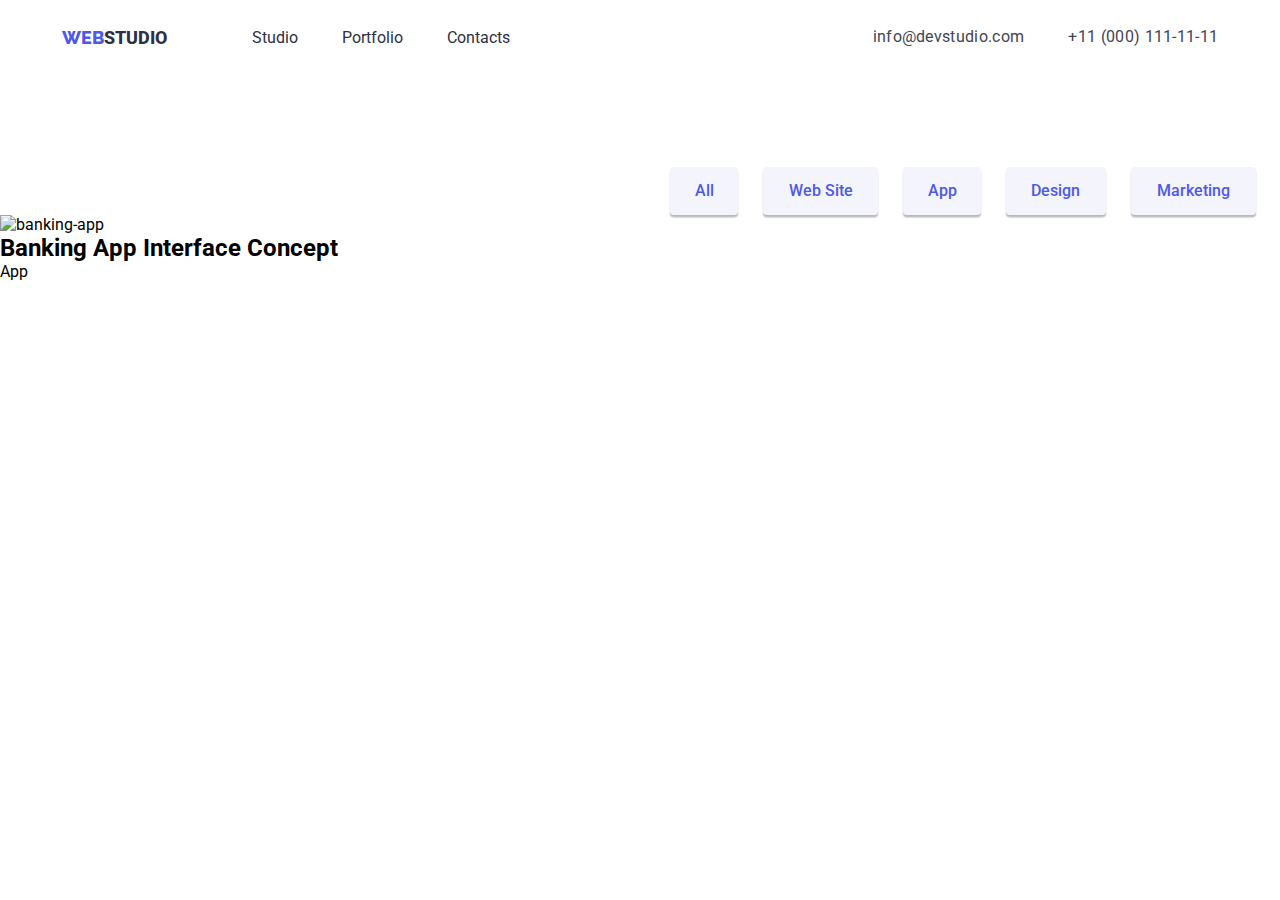
==== portfolio.html @ 0594079b "Update portfolio.html" ====
<!DOCTYPE html>
<html lang="en">

<head>
    <meta charset="UTF-8">
    <meta http-equiv="X-UA-Compatible" content="IE=edge">
    <meta name="viewport" content="width=device-width, initial-scale=1.0">
    <link href="https://fonts.googleapis.com/css2?family=Roboto:wght@400;500;700&display=swap" rel="stylesheet">
    <link href="https://fonts.googleapis.com/css2?family=Raleway:wght@800&display=swap" rel="stylesheet">
    <title>WebStudio</title>
    <link rel="stylesheet" href="style/style.css">
    <link rel="stylesheet" href="style/portfolio.css">
</head>

<body>
    <header class="webstudio-header">
        <nav class="webstudio-nav">
            <a class="webstudio-nav-logo" href="./index.html"><span class="webstudio-nav-link-color">WEB</span>STUDIO</a>
            <ul class="webstudio-header-menu">
                <li><a href="./index.html">Studio</a></li>
                <li><a href="./portfolio.html">Portfolio</a></li>
                <li><a href="">Contacts</a></li>
            </ul>
        </nav>
        <address class="webstudio-header-contant">
            <ul>
                <li><a href="mailto:info@devstudio.com">info@devstudio.com</a></li>
                <li><a href="tel:+110001111111">+11 (000) 111-11-11</a></li>
            </ul>
        </address>
    </header>

    <main>
        <section class="webstudio-filter">
            <ul class="webstudio-filter-buttons">
                <button class="webstudio-services-style-buttons-all" type="button">All</button>
                <button class="webstudio-services-style-buttons-web-site" type="button">Web Site</button>
                <button class="webstudio-services-style-buttons-app" type="button">App</button>
                <button class="webstudio-services-style-buttons-design" type="button">Design</button>
                <button class="webstudio-services-style-buttons-marketing" type="button">Marketing</button>
            </ul>

            <ul class="webstudio-filter-services">
                <li><img class="webstudio-banking-app" src="images/banking-app-edited.jpg" alt="banking-app" width="360"></li>
                <li><h2 class="webstudio-banking-app-title">Banking App Interface Concept</h2></li>
                <li><p class="webstudio-banking-app-text">App</p></li>
            </ul>

        </section>
    </main>

    <footer class="webstudio-footer">
        <img src="images/Logo-footer.jpg" alt="logo-webstudio" width="115">
    
        <p class="webstudio-footer-text">Increase the flow of customers and sales for your business with digital marketing &
            growth solutions.</p>
    </footer>
</body>
</html>
---- style/style.css ----
* {
    margin: 0;
    padding: 0;
    font-family: 'Roboto', sans-serif;
    text-decoration: none;
    list-style: none;
}

:root {
    --Primary-Brand: #4D5AE5;
    --Dark: #2E2F42;
    --Text: #434455;
    --Light: #F4F4FD;
    --White: #FFFFFF;
    --Accent: #E7E9FC;
    --Cloud: #F4F4FD;
}

/*Header*/

.webstudio-header {
    height: 72px;
    display: flex;
    justify-content: center;
}

.webstudio-header-menu {
    width: 361px;
    height: 24px;
    font-size: 16px;
    margin-left: 75px;
}

.webstudio-nav-logo {
    position: relative;
    top: 29px;
    color: var(--Dark);
    font-style: normal;
    font-weight: 800;
    font-size: 18px;
    line-height: 1;
}

.webstudio-nav-link-color {
    color: var(--Primary-Brand);
    font-family: 'Raleway';
    font-style: normal;
    font-weight: 800;
    font-size: 18px;
    line-height: 1;
}

.webstudio-header-menu a {
    color: var(--Dark);
    position: relative;
    left: 75px;
    top: 9px;
}

.webstudio-header-menu li {
    display: inline-block;
    padding-left: 40px;
}

.webstudio-header-contant {
    font-size: 16px;
    padding-top: 20px;
    margin-left: 335px;
    display: inline-block;
    padding-top: 25px;
}

.webstudio-header-contant a {
    color: var(--Text);
    font-size: 16px;
    font-style: normal;
    line-height: 24px;
    letter-spacing: 0.02em;
    position: relative;
}

.webstudio-header-contant li {
    display: inline-block;
    padding-left: 40px;
}

/*Effective Solutions for Your Business*/

.webstudio-service {
    display: flex;
    flex-direction: column;
    align-items: center;
    height: 600px;
    background: var(--Dark);
}

.webstudio-service-text {
    width: 496px;
    height: 120px;
    color: var(--White);
    font-weight: 700;
    font-size: 56px;
    line-height: 60px;
    margin-top: 185px;
    text-align: center;
}

.webstudio-service-button {
    border: none;
    outline: none;
    background: var(--Primary-Brand);
    color: var(--White);
    padding: 15px 30px;
    box-shadow: 0px 4px 4px rgba(0, 0, 0, 0.15);
    border-radius: 4px;
    margin-top: 50px;
    font-style: normal;
    font-weight: 500;
    font-size: 16px;
}

/*Services*/

.webstudio-services {
    margin-top: 120px;
}

.webstudio-services-title {
    font-weight: 500;
    font-size: 20px;
    line-height: 24px;
}

.webstudio-services-text {
    display: flex;
    justify-content: center;
    font-weight: 400;
    font-size: 16px;
    margin-top: 50px;
}

.webstudio-services-text-list {
    width: 264px;
    height: 104px;
    padding-left: 25px;
}

/*Our jobs*/

.webstudio-our-jobs {
    margin-top: 120px;
    height: 412px;
}

.webstudio-our-jobs-text {
    font-weight: 700;
    font-size: 36px;
    line-height: 40px;
    text-align: center;
}

.webstudio-our-jobs-images {
    display: flex;
    justify-content: center;
    margin-top: 75px;
}

.webstudio-our-jobs-images img {
    padding-left: 25px;
}

/*Our team*/

.webstudio-our-team {
    margin-top: 100px;
}

.webstudio-our-team-cards {
    display: flex;
    justify-content: center;
    margin-top: 75px;
}

.webstudio-our-team-cards li {
    margin-left: 25px;
}

.webstudio-our-team-title {
    font-weight: 700;
    font-size: 36px;
    line-height: 40px;
    text-align: center;
    padding-top: 120px;
}

.webstudio-our-team {
    background: var(--Light);
    height: 732px;
    margin-top: 120px;
}

/*Mark Guerrero*/

.webstudio-our-team-cards-mark-guerrero {
    height: 380px;
    background: var(--White);
    box-shadow: 0px 1px 6px rgba(46, 47, 66, 0.08), 0px 1px 1px rgba(46, 47, 66, 0.16), 0px 2px 1px rgba(46, 47, 66, 0.08);
    border-radius: 0px 0px 4px 4px;
    text-align: center;
}

.webstudio-our-team-cards-mark-guerrero-title {
    padding-top: 30px;
}

.webstudio-our-team-cards-mark-guerrero-text {
    padding-top: 5px;
}

/*Tom Ford*/

.webstudio-our-team-cards-tom-ford {
    height: 380px;
    background: var(--White);
    box-shadow: 0px 1px 6px rgba(46, 47, 66, 0.08), 0px 1px 1px rgba(46, 47, 66, 0.16), 0px 2px 1px rgba(46, 47, 66, 0.08);
    border-radius: 0px 0px 4px 4px;
    text-align: center;
}

.webstudio-our-team-cards-tom-ford-title {
    padding-top: 30px;
}

.webstudio-our-team-cards-tom-ford-text {
    padding-top: 5px;
}

/*Camila Garcia*/

.webstudio-our-team-cards-camila-garcia {
    height: 380px;
    background: var(--White);
    box-shadow: 0px 1px 6px rgba(46, 47, 66, 0.08), 0px 1px 1px rgba(46, 47, 66, 0.16), 0px 2px 1px rgba(46, 47, 66, 0.08);
    border-radius: 0px 0px 4px 4px;
    text-align: center;
}

.webstudio-our-team-cards-camila-garcia-title {
    padding-top: 30px;
}

.webstudio-our-team-cards-camila-garcia-text {
    padding-top: 5px;
}

/*Daniel Wilson*/

.webstudio-our-team-cards-daniel-wilson {
    height: 380px;
    background: var(--White);
    box-shadow: 0px 1px 6px rgba(46, 47, 66, 0.08), 0px 1px 1px rgba(46, 47, 66, 0.16), 0px 2px 1px rgba(46, 47, 66, 0.08);
    border-radius: 0px 0px 4px 4px;
    text-align: center;
}

.webstudio-our-team-cards-daniel-wilson-title {
    padding-top: 30px;
}

.webstudio-our-team-cards-daniel-wilson-text {
    padding-top: 5px;
}

/*Footer*/

.webstudio-footer {
    height: 310px;
    background: var(--Dark);
    display: flex;
    flex-direction: column;
    justify-content: center;
    padding-left: 403px;
}

.webstudio-footer-logo {
    color: var(--Cloud);
    font-style: normal;
    font-weight: 800;
    font-size: 18px;
    line-height: 1;
}

.webstudio-footer-link-color {
    color: var(--Primary-Brand);
    font-family: 'Raleway';
    font-style: normal;
    font-weight: 800;
    font-size: 18px;
    line-height: 1;
}

.webstudio-footer-text {
    width: 264px;
    font-weight: 400;
    font-size: 16px;
    line-height: 24px;
    color: var(--Accent);
    padding-top: 15px;
}
---- style/portfolio.css ----
* {
    margin: 0;
    padding: 0;
    font-family: 'Roboto', sans-serif;
    text-decoration: none;
    list-style: none;
}

:root {
    --Primary-Brand: #4D5AE5;
    --Dark: #2E2F42;
    --Text: #434455;
    --Light: #F4F4FD;
    --White: #FFFFFF;
    --Accent: #E7E9FC;
    --Pressed-state: #404BBF;
}

/*Header*/

.webstudio-header {
    height: 72px;
    display: flex;
    justify-content: center;
}

.webstudio-header-menu {
    width: 361px;
    height: 24px;
    font-size: 16px;
    margin-left: 75px;
}

.webstudio-nav-logo {
    position: relative;
    top: 29px;
    color: var(--Dark);
    font-style: normal;
    font-weight: 800;
    font-size: 18px;
    line-height: 1;
}

.webstudio-nav-link-color {
    color: var(--Primary-Brand);
    font-family: 'Raleway';
    font-style: normal;
    font-weight: 800;
    font-size: 18px;
    line-height: 1;
}

.webstudio-header-menu a {
    color: var(--Dark);
    position: relative;
    left: 75px;
    top: 9px;
}

.webstudio-header-menu li {
    display: inline-block;
    padding-left: 40px;
}

.webstudio-header-contant {
    font-size: 16px;
    padding-top: 20px;
    margin-left: 335px;
    display: inline-block;
    padding-top: 25px;
}

.webstudio-header-contant a {
    color: var(--Text);
    font-size: 16px;
    font-style: normal;
    line-height: 24px;
    letter-spacing: 0.02em;
    position: relative;
}

.webstudio-header-contant li {
    display: inline-block;
    padding-left: 40px;
}

/*Services*/

.webstudio-filter {
    width: 586px;
    height: 48px;
}

.webstudio-filter-buttons {
    display: flex;
        position: relative;
        left: 670px;
        margin-top: 95px;
}

.webstudio-services-style-buttons-all {
    width: 69px;
    height: 48px;
    border: none;
    outline: none;
    background: var(--Light);
    color: var(--Primary-Brand);
    box-shadow: 0px 3px 1px rgba(0, 0, 0, 0.1),
        0px 2px 1px rgba(0, 0, 0, 0.08),
        0px 2px 2px rgba(0, 0, 0, 0.12);
    border-radius: 4px;
    font-weight: 500;
    font-size: 16px;
    line-height: 24px;
}

.webstudio-services-style-buttons-all:hover,
.webstudio-services-style-buttons-all:focus {
    background: var(--Pressed-state);
    color: var(--White);
    cursor: pointer;
}

.webstudio-services-style-buttons-web-site {
    width: 116px;
    height: 48px;
    border: none;
    outline: none;
    background: var(--Light);
    color: var(--Primary-Brand);
    box-shadow: 0px 3px 1px rgba(0, 0, 0, 0.1),
        0px 2px 1px rgba(0, 0, 0, 0.08),
        0px 2px 2px rgba(0, 0, 0, 0.12);
    border-radius: 4px;
    font-weight: 500;
    font-size: 16px;
    line-height: 24px;
    margin-left: 25px;
}

.webstudio-services-style-buttons-web-site:hover,
.webstudio-services-style-buttons-web-site:focus {
    background: var(--Pressed-state);
    color: var(--White);
    cursor: pointer;
}

.webstudio-services-style-buttons-app {
    width: 78px;
    height: 48px;
    border: none;
    outline: none;
    background: var(--Light);
    color: var(--Primary-Brand);
    box-shadow: 0px 3px 1px rgba(0, 0, 0, 0.1),
        0px 2px 1px rgba(0, 0, 0, 0.08),
        0px 2px 2px rgba(0, 0, 0, 0.12);
    border-radius: 4px;
    font-weight: 500;
    font-size: 16px;
    line-height: 24px;
    margin-left: 25px;
}

.webstudio-services-style-buttons-app:hover,
.webstudio-services-style-buttons-app:focus {
    background: var(--Pressed-state);
    color: var(--White);
    cursor: pointer;
}

.webstudio-services-style-buttons-design {
    width: 101px;
    height: 48px;
    border: none;
    outline: none;
    background: var(--Light);
    color: var(--Primary-Brand);
    box-shadow: 0px 3px 1px rgba(0, 0, 0, 0.1),
        0px 2px 1px rgba(0, 0, 0, 0.08),
        0px 2px 2px rgba(0, 0, 0, 0.12);
    border-radius: 4px;
    font-weight: 500;
    font-size: 16px;
    line-height: 24px;
    margin-left: 25px;
}

.webstudio-services-style-buttons-design:hover,
.webstudio-services-style-buttons-design:focus {
    background: var(--Pressed-state);
    color: var(--White);
    cursor: pointer;
}

.webstudio-services-style-buttons-marketing {
    width: 126px;
    height: 48px;
    border: none;
    outline: none;
    background: var(--Light);
    color: var(--Primary-Brand);
    box-shadow: 0px 3px 1px rgba(0, 0, 0, 0.1),
        0px 2px 1px rgba(0, 0, 0, 0.08),
        0px 2px 2px rgba(0, 0, 0, 0.12);
    border-radius: 4px;
    font-weight: 500;
    font-size: 16px;
    line-height: 24px;
    margin-left: 25px;
}

.webstudio-services-style-buttons-marketing:hover,
.webstudio-services-style-buttons-marketing:focus {
    background: var(--Pressed-state);
    color: var(--White);
    cursor: pointer;
}

/*Footer*/

.webstudio-footer {
    display: none;
    height: 310px;
    background: var(--Dark);
    /*display: flex;
    flex-direction: column;
    justify-content: center;
    padding-left: 403px;*/
}

.webstudio-footer-text {
    width: 264px;
    font-weight: 400;
    font-size: 16px;
    line-height: 24px;
    color: var(--Accent);
    padding-top: 15px;
}
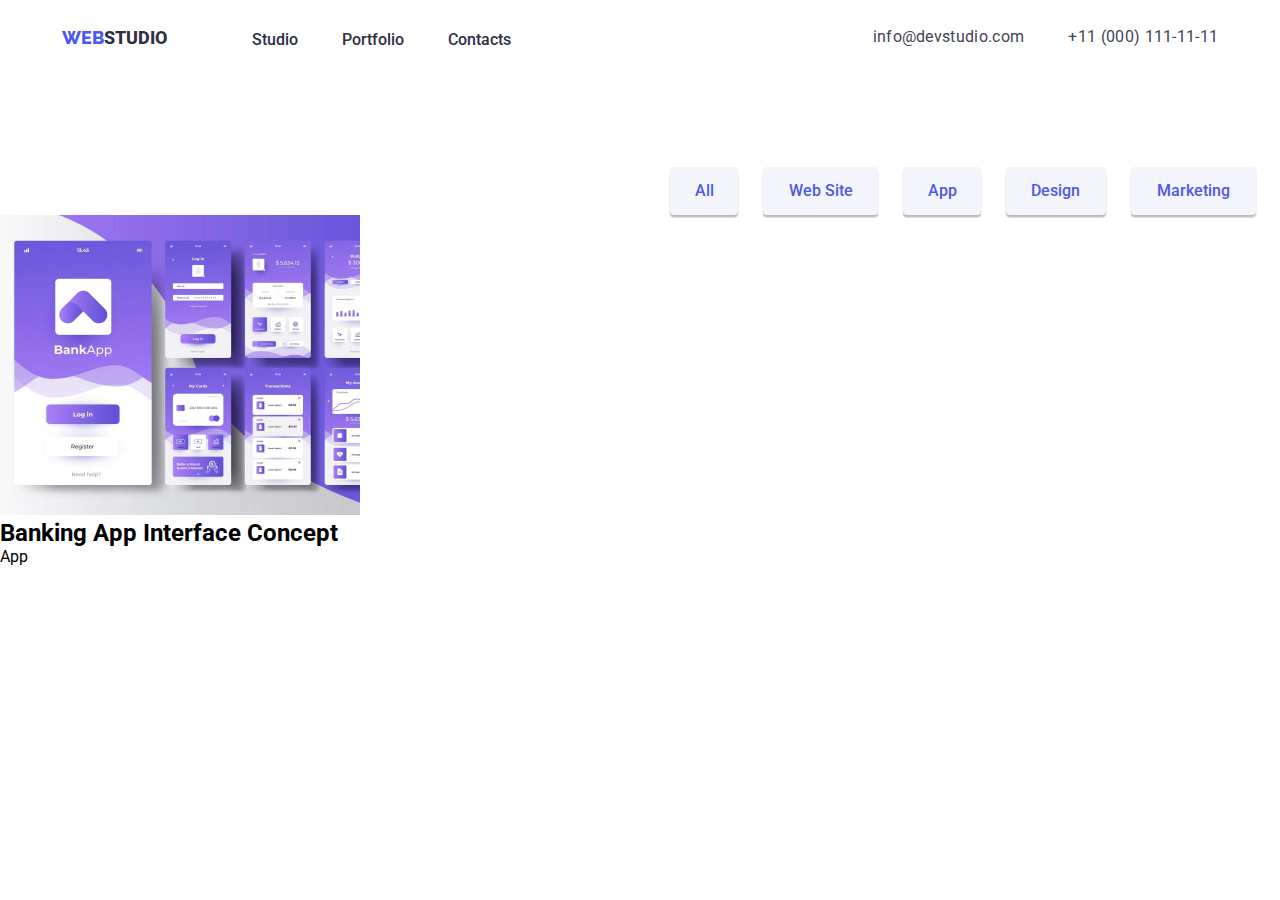
==== commit 83cc3bad: "Update portfolio.html" ====
--- a/portfolio.html
+++ b/portfolio.html
@@ -40,10 +40,12 @@
                 <button class="webstudio-services-style-buttons-marketing" type="button">Marketing</button>
             </ul>
 
-            <ul class="webstudio-filter-services">
-                <li><img class="webstudio-banking-app" src="images/banking-app-edited.jpg" alt="banking-app" width="360"></li>
-                <li><h2 class="webstudio-banking-app-title">Banking App Interface Concept</h2></li>
-                <li><p class="webstudio-banking-app-text">App</p></li>
+            <ul class="webstudio-filter-services-cards">
+                <li class="webstudio-cards-banking-app">
+                    <img class="webstudio-cards-banking-app" src="images/banking-app-edited.jpg" alt="banking-app" width="360">
+                    <h2 class="webstudio-cards-banking-app-title">Banking App Interface Concept</h2>
+                    <p class="webstudio-cards-banking-app-text">App</p>
+                </li>
             </ul>
 
         </section>
--- a/style/style.css
+++ b/style/style.css
@@ -51,6 +51,10 @@
 }
 
 .webstudio-header-menu a {
+    font-style: normal;
+    font-weight: 500;
+    font-size: 16px;
+    line-height: 1.5;
     color: var(--Dark);
     position: relative;
     left: 75px;
@@ -72,9 +76,10 @@
 
 .webstudio-header-contant a {
     color: var(--Text);
-    font-size: 16px;
-    font-style: normal;
-    line-height: 24px;
+    font-style: normal;
+    font-weight: 400;
+    font-size: 16px;
+    line-height: 1.5;
     letter-spacing: 0.02em;
     position: relative;
 }
@@ -98,9 +103,10 @@
     width: 496px;
     height: 120px;
     color: var(--White);
+    font-style: normal;
     font-weight: 700;
     font-size: 56px;
-    line-height: 60px;
+    line-height: 1;
     margin-top: 185px;
     text-align: center;
 }
@@ -113,10 +119,11 @@
     padding: 15px 30px;
     box-shadow: 0px 4px 4px rgba(0, 0, 0, 0.15);
     border-radius: 4px;
+    font-style: normal;
+    font-weight: 500;
+    font-size: 16px;
+    line-height: 1.5;
     margin-top: 50px;
-    font-style: normal;
-    font-weight: 500;
-    font-size: 16px;
 }
 
 /*Services*/
@@ -125,10 +132,26 @@
     margin-top: 120px;
 }
 
+.webstudio-services-title-section {
+    font-weight: 700;
+    font-size: 36px;
+    line-height: 40px;
+    text-align: center;
+}
+
 .webstudio-services-title {
-    font-weight: 500;
-    font-size: 20px;
-    line-height: 24px;
+    font-style: normal;
+    font-weight: 500;
+    font-size: 20px;
+    line-height: 1.2;
+}
+
+.webstudio-services-title-text {
+    font-style: normal;
+    font-weight: 400;
+    font-size: 16px;
+    line-height: 1.5;
+    padding-top: 10px;
 }
 
 .webstudio-services-text {
@@ -136,7 +159,7 @@
     justify-content: center;
     font-weight: 400;
     font-size: 16px;
-    margin-top: 50px;
+    margin-top: 70px;
 }
 
 .webstudio-services-text-list {
@@ -153,9 +176,10 @@
 }
 
 .webstudio-our-jobs-text {
+    font-style: normal;
     font-weight: 700;
     font-size: 36px;
-    line-height: 40px;
+    line-height: 1;
     text-align: center;
 }
 
@@ -186,9 +210,10 @@
 }
 
 .webstudio-our-team-title {
+    font-style: normal;
     font-weight: 700;
     font-size: 36px;
-    line-height: 40px;
+    line-height: 1;
     text-align: center;
     padding-top: 120px;
 }
@@ -210,11 +235,19 @@
 }
 
 .webstudio-our-team-cards-mark-guerrero-title {
+    font-style: normal;
+    font-weight: 500;
+    font-size: 20px;
+    line-height: 1.2;
     padding-top: 30px;
 }
 
 .webstudio-our-team-cards-mark-guerrero-text {
     padding-top: 5px;
+    font-style: normal;
+    font-weight: 400;
+    font-size: 16px;
+    line-height: 1.5;
 }
 
 /*Tom Ford*/
@@ -228,11 +261,19 @@
 }
 
 .webstudio-our-team-cards-tom-ford-title {
+    font-style: normal;
+    font-weight: 500;
+    font-size: 20px;
+    line-height: 1.2;
     padding-top: 30px;
 }
 
 .webstudio-our-team-cards-tom-ford-text {
     padding-top: 5px;
+    font-style: normal;
+    font-weight: 400;
+    font-size: 16px;
+    line-height: 1.5;
 }
 
 /*Camila Garcia*/
@@ -246,11 +287,19 @@
 }
 
 .webstudio-our-team-cards-camila-garcia-title {
+    font-style: normal;
+    font-weight: 500;
+    font-size: 20px;
+    line-height: 1.2;
     padding-top: 30px;
 }
 
 .webstudio-our-team-cards-camila-garcia-text {
     padding-top: 5px;
+    font-style: normal;
+    font-weight: 400;
+    font-size: 16px;
+    line-height: 1.5;
 }
 
 /*Daniel Wilson*/
@@ -264,11 +313,19 @@
 }
 
 .webstudio-our-team-cards-daniel-wilson-title {
+    font-style: normal;
+    font-weight: 500;
+    font-size: 20px;
+    line-height: 1.2;
     padding-top: 30px;
 }
 
 .webstudio-our-team-cards-daniel-wilson-text {
     padding-top: 5px;
+    font-style: normal;
+    font-weight: 400;
+    font-size: 16px;
+    line-height: 1.5;
 }
 
 /*Footer*/
@@ -301,9 +358,10 @@
 
 .webstudio-footer-text {
     width: 264px;
-    font-weight: 400;
-    font-size: 16px;
-    line-height: 24px;
+    font-style: normal;
+    font-weight: 400;
+    font-size: 16px;
+    line-height: 1.2;
     color: var(--Accent);
     padding-top: 15px;
 }--- a/style/portfolio.css
+++ b/style/portfolio.css
@@ -217,6 +217,10 @@
     cursor: pointer;
 }
 
+/*filter-services*/
+
+
+
 /*Footer*/
 
 .webstudio-footer {
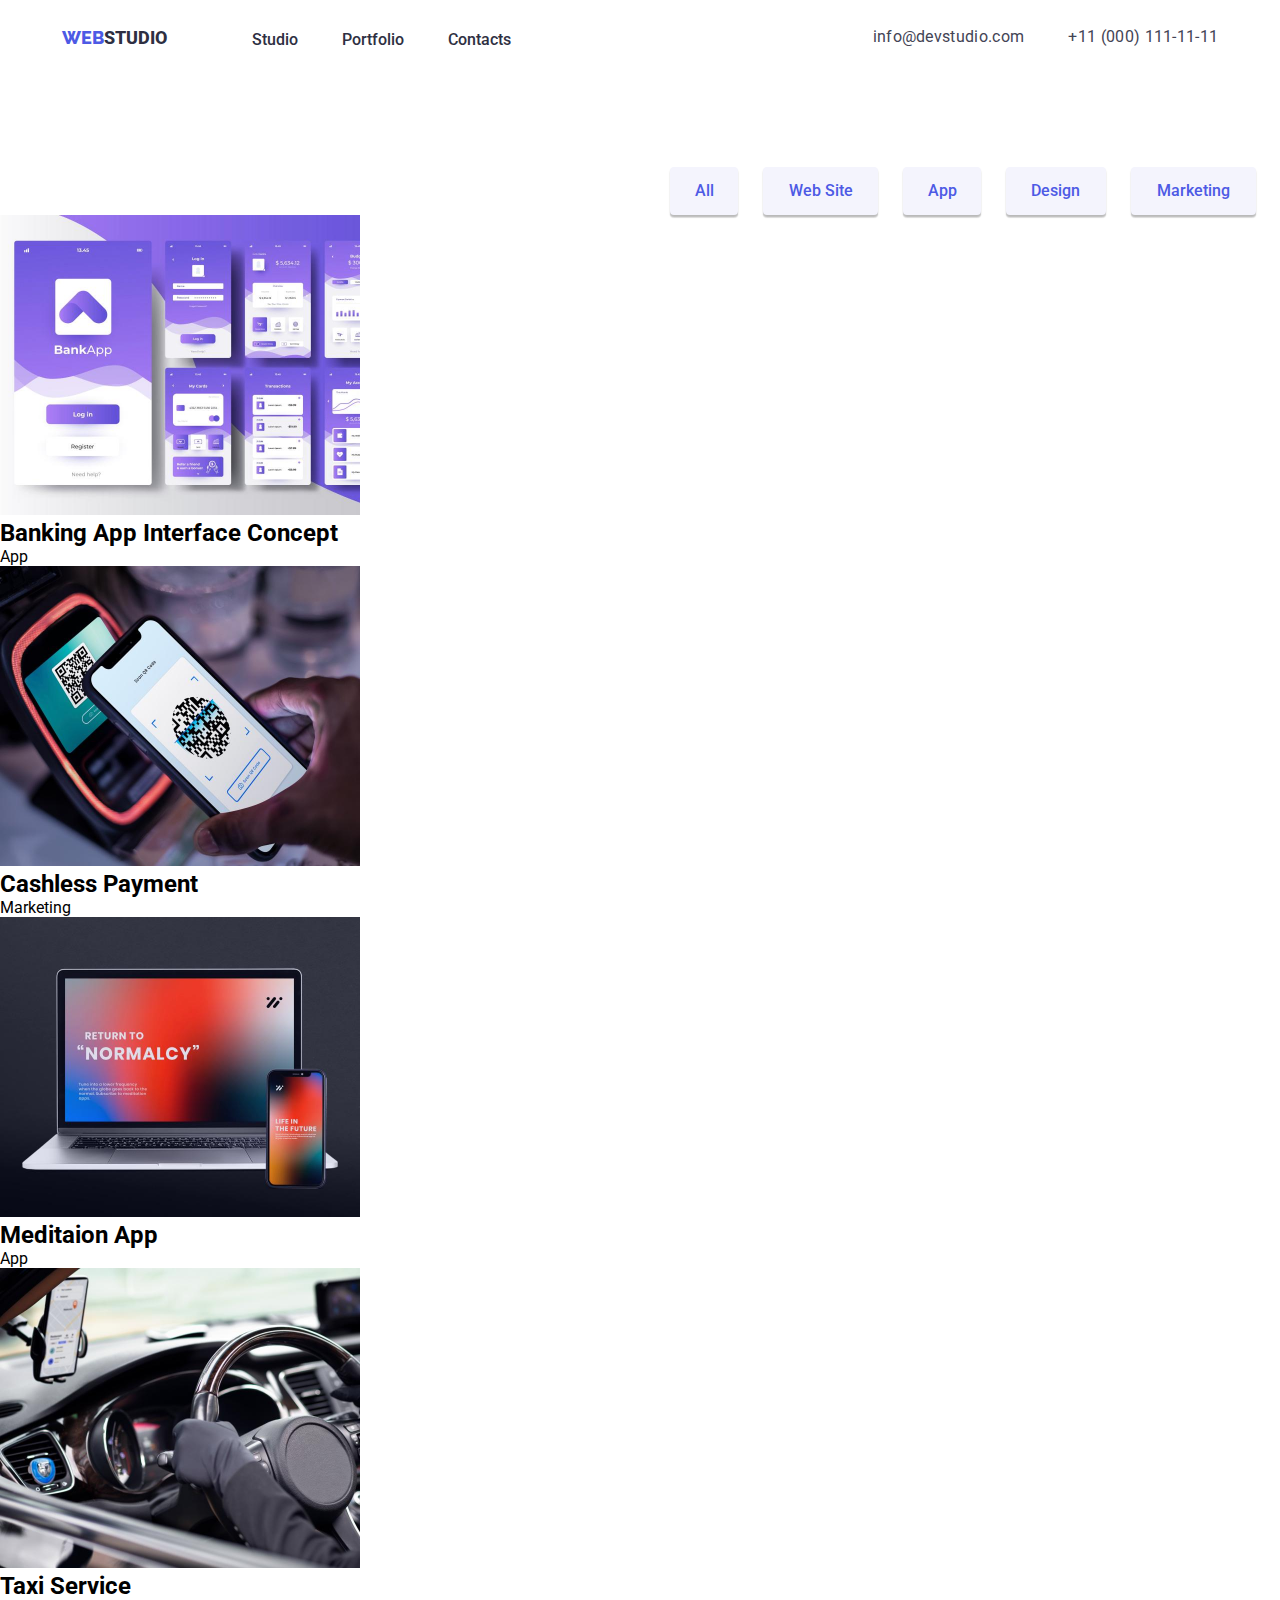
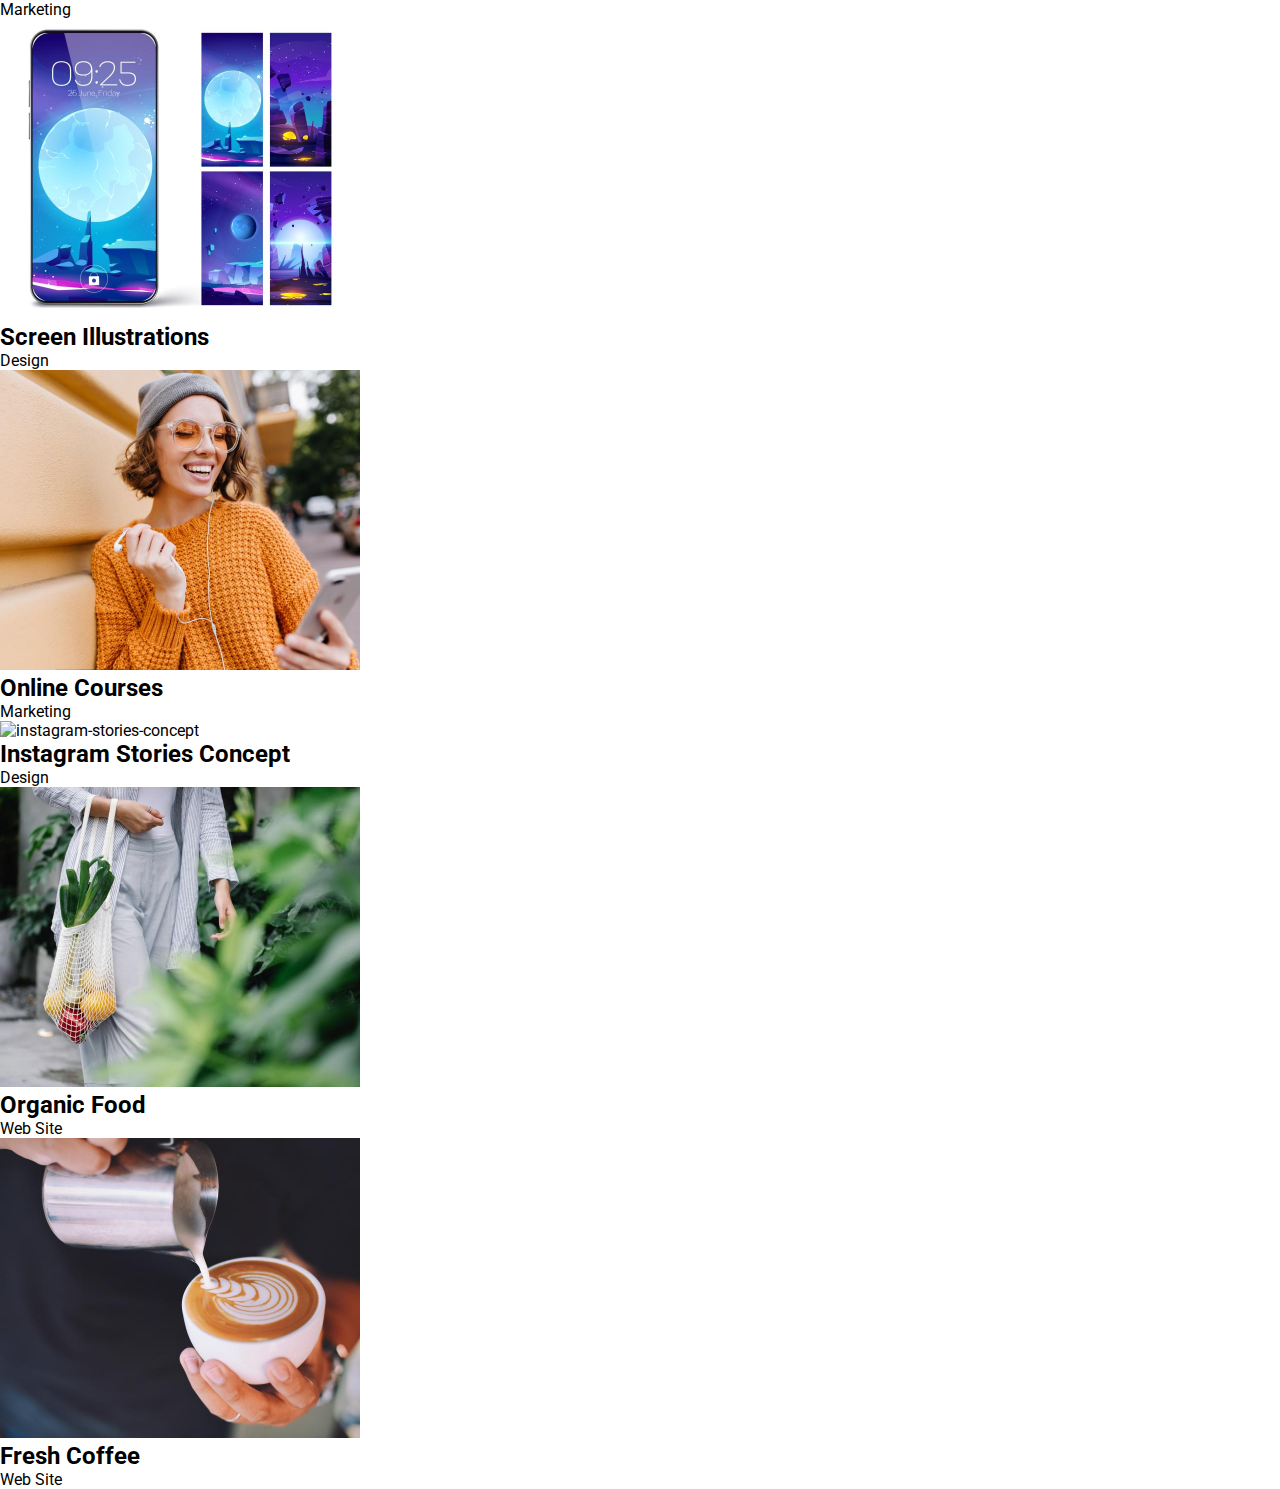
==== commit c796944b: "Update portfolio.html" ====
--- a/portfolio.html
+++ b/portfolio.html
@@ -41,10 +41,50 @@
             </ul>
 
             <ul class="webstudio-filter-services-cards">
-                <li class="webstudio-cards-banking-app">
-                    <img class="webstudio-cards-banking-app" src="images/banking-app-edited.jpg" alt="banking-app" width="360">
+                <li class="webstudio-cards-banking-app-section">
+                    <img src="images/banking-app-edited.jpg" alt="banking-app" width="360">
                     <h2 class="webstudio-cards-banking-app-title">Banking App Interface Concept</h2>
                     <p class="webstudio-cards-banking-app-text">App</p>
+                </li>
+                <li class="webstudio-cards-cashless-payment-section">
+                    <img src="images/cashless-payment-edited.jpg" alt="cashless-payment" width="360">
+                    <h2 class="webstudio-cards-cashless-payment-title">Cashless Payment</h2>
+                    <p class="webstudio-cards-cashless-payment-text">Marketing</p>
+                </li>
+                <li class="webstudio-cards-meditaion-app-section">
+                    <img src="images/meditataion-app-edited.jpg" alt="meditaion-app" width="360">
+                    <h2 class="webstudio-cards-meditaion-app-title">Meditaion App</h2>
+                    <p class="webstudio-cards-meditaion-app-text">App</p>
+                </li>
+                <li class="webstudio-cards-taxi-service-section">
+                    <img src="images/taxi-service-edited.jpg" alt="taxi-service" width="360">
+                    <h2 class="webstudio-cards-taxi-service-title">Taxi Service</h2>
+                    <p class="webstudio-cards-taxi-service-text">Marketing</p>
+                </li>
+                <li class="webstudio-cards-screen-illustrations-section">
+                    <img src="images/screen-illustrations-edited.jpg" alt="screen-illustrations" width="360">
+                    <h2 class="webstudio-cards-screen-illustrations-title">Screen Illustrations</h2>
+                    <p class="webstudio-cards-screen-illustrations-text">Design</p>
+                </li>
+                <li class="webstudio-cards-online-courses-section">
+                    <img src="images/online-courses-edited.jpg" alt="online-courses" width="360">
+                    <h2 class="webstudio-cards-online-courses-title">Online Courses</h2>
+                    <p class="webstudio-cards-online-courses-text">Marketing</p>
+                </li>
+                <li class="webstudio-cards-instagram-stories-concept-section">
+                    <img src="images/instagram-stories-concept.jpg" alt="instagram-stories-concept" width="360">
+                    <h2 class="webstudio-cards-online-courses-title">Instagram Stories Concept</h2>
+                    <p class="webstudio-cards-online-courses-text">Design</p>
+                </li>
+                <li class="webstudio-cards-organic-food-section">
+                    <img src="images/organic-food-edited.jpg" alt="organic-food" width="360">
+                    <h2 class="webstudio-cards-online-courses-title">Organic Food</h2>
+                    <p class="webstudio-cards-online-courses-text">Web Site</p>
+                </li>
+                <li class="webstudio-cards-fresh-coffee-section">
+                    <img src="images/fresh-coffee-edited.jpg" alt="organic-food" width="360">
+                    <h2 class="webstudio-cards-fresh-coffee-title">Fresh Coffee</h2>
+                    <p class="webstudio-cards-fresh-coffee-text">Web Site</p>
                 </li>
             </ul>
 
@@ -52,7 +92,7 @@
     </main>
 
     <footer class="webstudio-footer">
-        <img src="images/Logo-footer.jpg" alt="logo-webstudio" width="115">
+        <a class="webstudio-footer-logo" href="./index.html"><span class="webstudio-footer-link-color">WEB</span>STUDIO</a>
     
         <p class="webstudio-footer-text">Increase the flow of customers and sales for your business with digital marketing &
             growth solutions.</p>
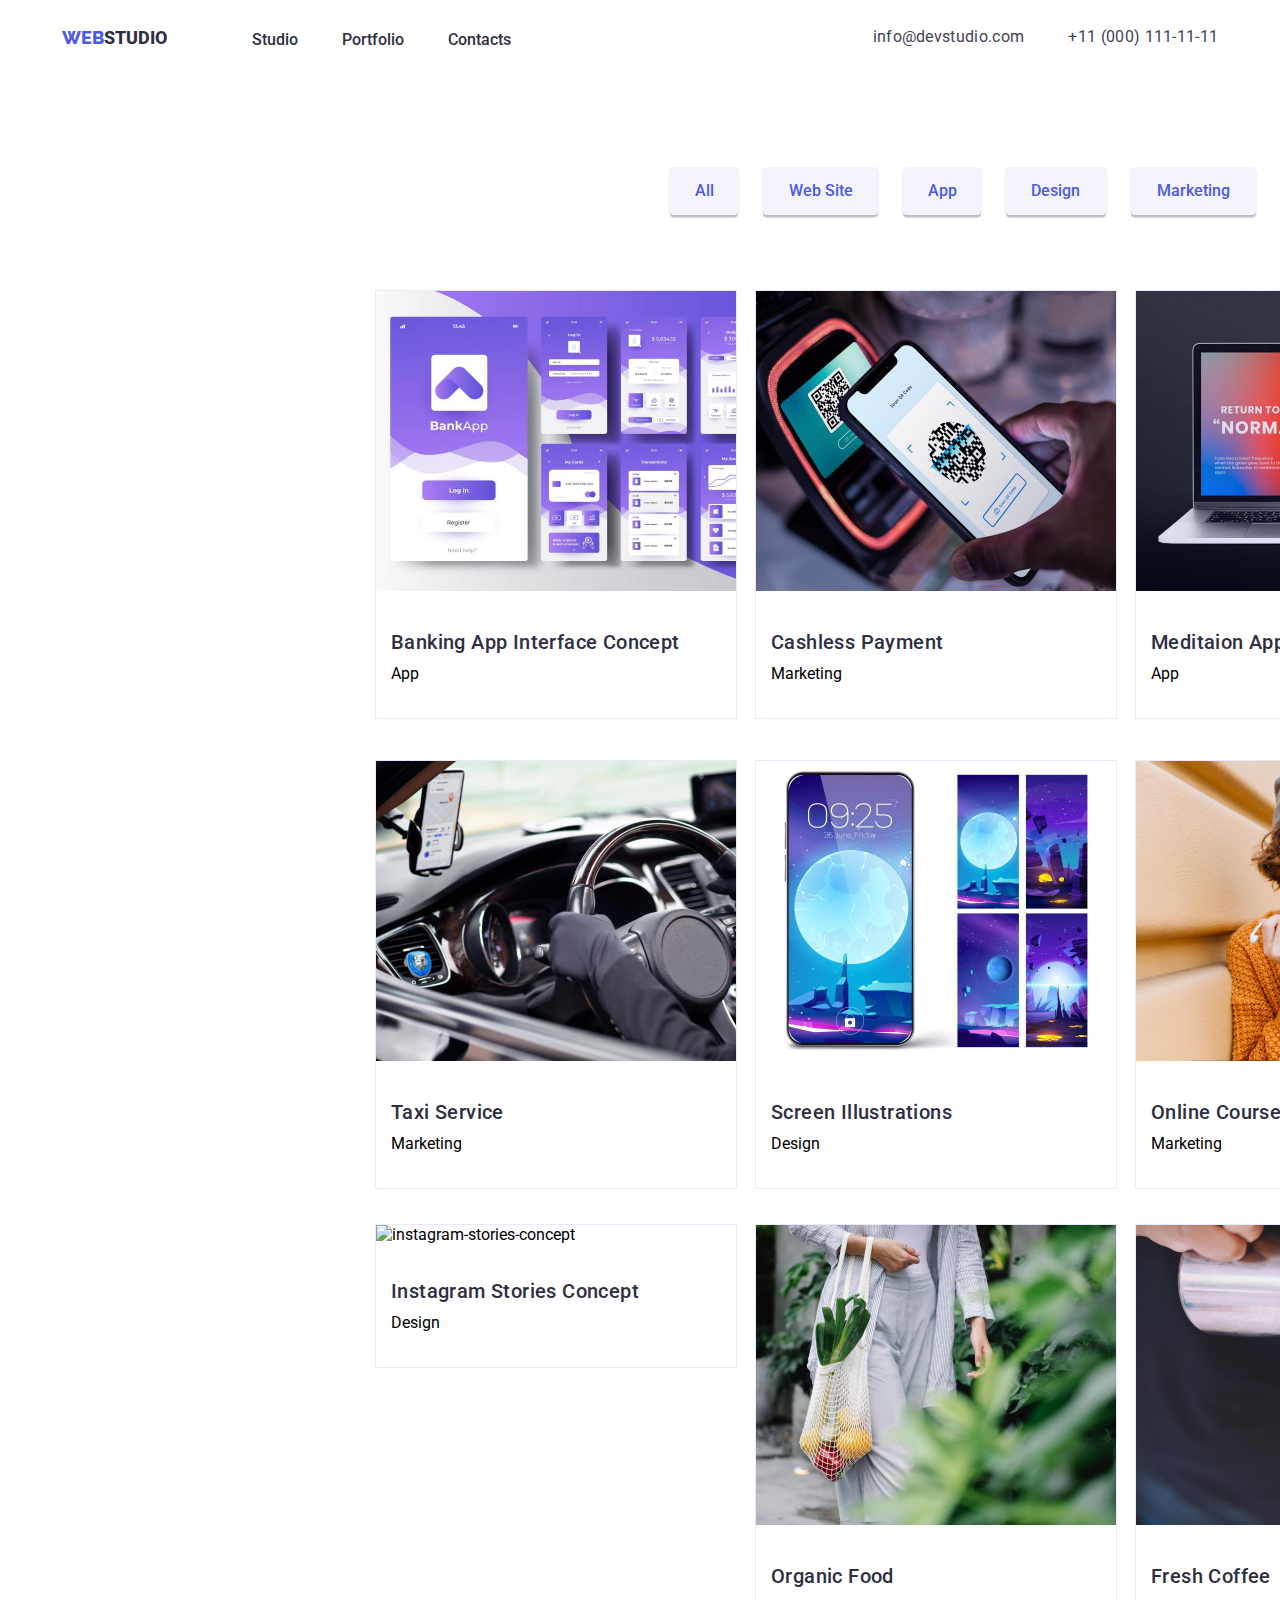
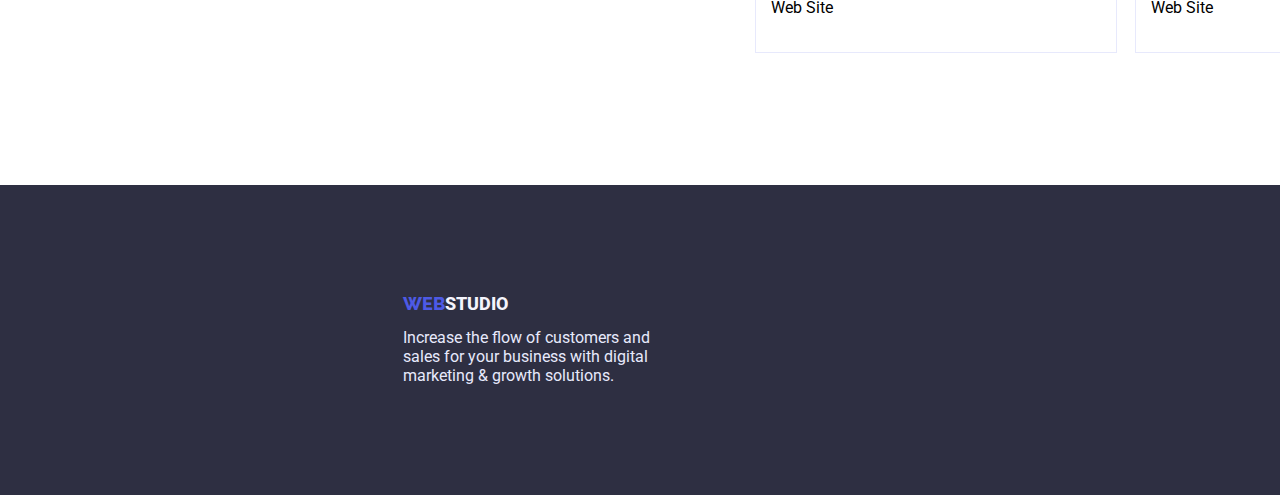
==== commit 2a398d8d: "Add files via upload" ====
--- a/portfolio.html
+++ b/portfolio.html
@@ -98,4 +98,4 @@
             growth solutions.</p>
     </footer>
 </body>
-</html>
+</html>--- a/style/style.css
+++ b/style/style.css
@@ -8,6 +8,7 @@
 
 :root {
     --Primary-Brand: #4D5AE5;
+    --Pressed-state: #404BBF;
     --Dark: #2E2F42;
     --Text: #434455;
     --Light: #F4F4FD;
@@ -126,6 +127,11 @@
     margin-top: 50px;
 }
 
+.webstudio-service-button:hover,
+.webstudio-service-button:focus {
+    background: var(--Pressed-state);
+}
+
 /*Services*/
 
 .webstudio-services {
--- a/style/portfolio.css
+++ b/style/portfolio.css
@@ -93,9 +93,9 @@
 
 .webstudio-filter-buttons {
     display: flex;
-        position: relative;
-        left: 670px;
-        margin-top: 95px;
+    position: relative;
+    left: 670px;
+    margin-top: 95px;
 }
 
 .webstudio-services-style-buttons-all {
@@ -219,25 +219,274 @@
 
 /*filter-services*/
 
-
+.webstudio-filter-services-cards {
+    display: flex;
+    margin-top: 75px;
+}
+
+/*banking-app*/
+
+.webstudio-cards-banking-app-section {
+    width: 360px;
+    border: 1px solid var(--Accent);
+    background: var(--White);
+    position: absolute;
+    left: 375px;
+}
+
+.webstudio-cards-banking-app-title {
+    font-style: normal;
+    font-weight: 500;
+    font-size: 20px;
+    line-height: 1.2;
+    letter-spacing: 0.02em;
+    color: var(--Dark);
+    padding-top: 35px;
+    padding-left: 15px;
+}
+
+.webstudio-cards-banking-app-text {
+    padding: 10px 0px 35px 15px;
+}
+
+/*Cashless Payment*/
+
+.webstudio-cards-cashless-payment-section {
+    width: 360px;
+    border: 1px solid var(--Accent);
+    background: var(--White);
+    position: absolute;
+    left: 755px;
+}
+
+.webstudio-cards-cashless-payment-title {
+    font-style: normal;
+    font-weight: 500;
+    font-size: 20px;
+    line-height: 1.2;
+    letter-spacing: 0.02em;
+    color: var(--Dark);
+    padding-top: 35px;
+    padding-left: 15px;
+}
+
+.webstudio-cards-cashless-payment-text {
+    padding: 10px 0px 35px 15px;
+}
+
+/*Meditaion App*/
+
+.webstudio-cards-meditaion-app-section {
+    width: 360px;
+    border: 1px solid var(--Accent);
+    background: var(--White);
+    position: absolute;
+    left: 1135px;
+}
+
+.webstudio-cards-meditaion-app-title {
+    font-style: normal;
+    font-weight: 500;
+    font-size: 20px;
+    line-height: 1.2;
+    letter-spacing: 0.02em;
+    color: var(--Dark);
+    padding-top: 35px;
+    padding-left: 15px;
+}
+
+.webstudio-cards-meditaion-app-text {
+    padding: 10px 0px 35px 15px;
+}
+
+/*Taxi Service*/
+
+.webstudio-cards-taxi-service-section {
+    width: 360px;
+    border: 1px solid var(--Accent);
+    background: var(--White);
+    position: absolute;
+    top: 760px;
+    left: 375px;
+}
+
+.webstudio-cards-taxi-service-title {
+    font-style: normal;
+    font-weight: 500;
+    font-size: 20px;
+    line-height: 1.2;
+    letter-spacing: 0.02em;
+    color: var(--Dark);
+    padding-top: 35px;
+    padding-left: 15px;
+}
+
+.webstudio-cards-taxi-service-text {
+    padding: 10px 0px 35px 15px;
+}
+
+/*Screen Illustrations*/
+
+.webstudio-cards-screen-illustrations-section {
+    width: 360px;
+    border: 1px solid var(--Accent);
+    background: var(--White);
+    position: absolute;
+    top: 760px;
+    left: 755px;
+}
+
+.webstudio-cards-screen-illustrations-title {
+    font-style: normal;
+    font-weight: 500;
+    font-size: 20px;
+    line-height: 1.2;
+    letter-spacing: 0.02em;
+    color: var(--Dark);
+    padding-top: 35px;
+    padding-left: 15px;
+}
+
+.webstudio-cards-screen-illustrations-text {
+    padding: 10px 0px 35px 15px;
+}
+
+/*Online Courses*/
+
+.webstudio-cards-online-courses-section {
+    width: 360px;
+    border: 1px solid var(--Accent);
+    background: var(--White);
+    position: absolute;
+    top: 760px;
+    left: 1135px;
+}
+
+.webstudio-cards-online-courses-title {
+    font-style: normal;
+    font-weight: 500;
+    font-size: 20px;
+    line-height: 1.2;
+    letter-spacing: 0.02em;
+    color: var(--Dark);
+    padding-top: 35px;
+    padding-left: 15px;
+}
+
+.webstudio-cards-online-courses-text {
+    padding: 10px 0px 35px 15px;
+}
+
+/*Instagram Stories Concept*/
+
+.webstudio-cards-instagram-stories-concept-section {
+    width: 360px;
+    border: 1px solid var(--Accent);
+    background: var(--White);
+    position: absolute;
+    top: 1224px;
+    left: 375px;
+}
+
+.webstudio-cards-instagram-stories-concept-title {
+    font-style: normal;
+    font-weight: 500;
+    font-size: 20px;
+    line-height: 1.2;
+    letter-spacing: 0.02em;
+    color: var(--Dark);
+    padding-top: 35px;
+    padding-left: 15px;
+}
+
+.webstudio-cards-instagram-stories-concept-text {
+    padding: 10px 0px 35px 15px;
+}
+
+/*Organic Food*/
+
+.webstudio-cards-organic-food-section {
+    width: 360px;
+    border: 1px solid var(--Accent);
+    background: var(--White);
+    position: absolute;
+    top: 1224px;
+    left: 755px;
+}
+
+.webstudio-cards-organic-food-title {
+    font-style: normal;
+    font-weight: 500;
+    font-size: 20px;
+    line-height: 1.2;
+    letter-spacing: 0.02em;
+    color: var(--Dark);
+    padding-top: 35px;
+    padding-left: 15px;
+}
+
+.webstudio-cards-organic-food-text {
+    padding: 10px 0px 35px 15px;
+}
+
+/*Fresh Coffee*/
+
+.webstudio-cards-fresh-coffee-section {
+    width: 360px;
+    border: 1px solid var(--Accent);
+    background: var(--White);
+    position: absolute;
+    top: 1224px;
+    left: 1135px;
+}
+
+.webstudio-cards-fresh-coffee-title {
+    font-style: normal;
+    font-weight: 500;
+    font-size: 20px;
+    line-height: 1.2;
+    letter-spacing: 0.02em;
+    color: var(--Dark);
+    padding-top: 35px;
+    padding-left: 15px;
+}
+
+.webstudio-cards-fresh-coffee-text {
+    padding: 10px 0px 35px 15px;
+}
 
 /*Footer*/
 
 .webstudio-footer {
-    display: none;
     height: 310px;
     background: var(--Dark);
-    /*display: flex;
-    flex-direction: column;
-    justify-content: center;
-    padding-left: 403px;*/
+    position: relative;
+    top: 1570px;
+}
+
+.webstudio-footer-logo {
+    color: var(--Cloud);
+    font-style: normal;
+    font-weight: 800;
+    font-size: 18px;
+    line-height: 1;
+}
+
+.webstudio-footer-link-color {
+    color: var(--Primary-Brand);
+    font-family: 'Raleway';
+    font-style: normal;
+    font-weight: 800;
+    font-size: 18px;
+    line-height: 1;
 }
 
 .webstudio-footer-text {
     width: 264px;
+    font-style: normal;
     font-weight: 400;
     font-size: 16px;
-    line-height: 24px;
+    line-height: 1.2;
     color: var(--Accent);
     padding-top: 15px;
-}
+}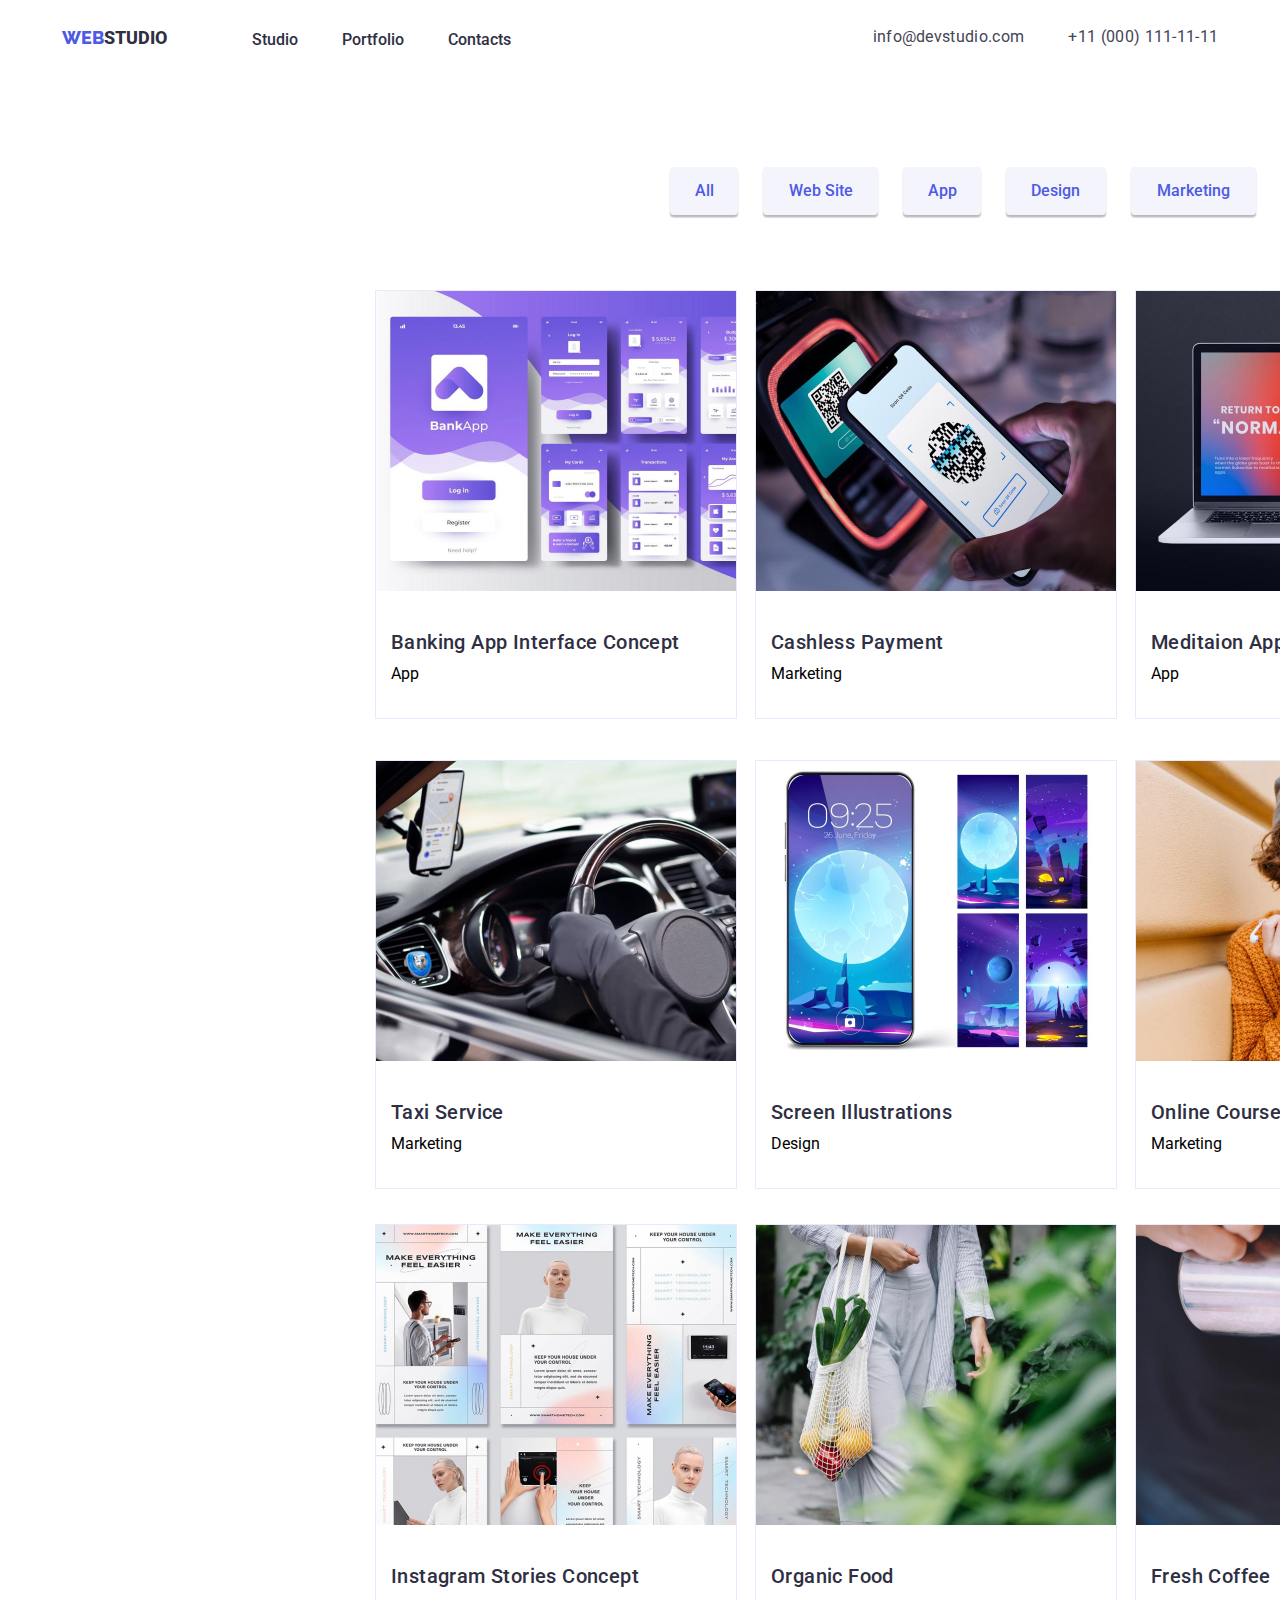
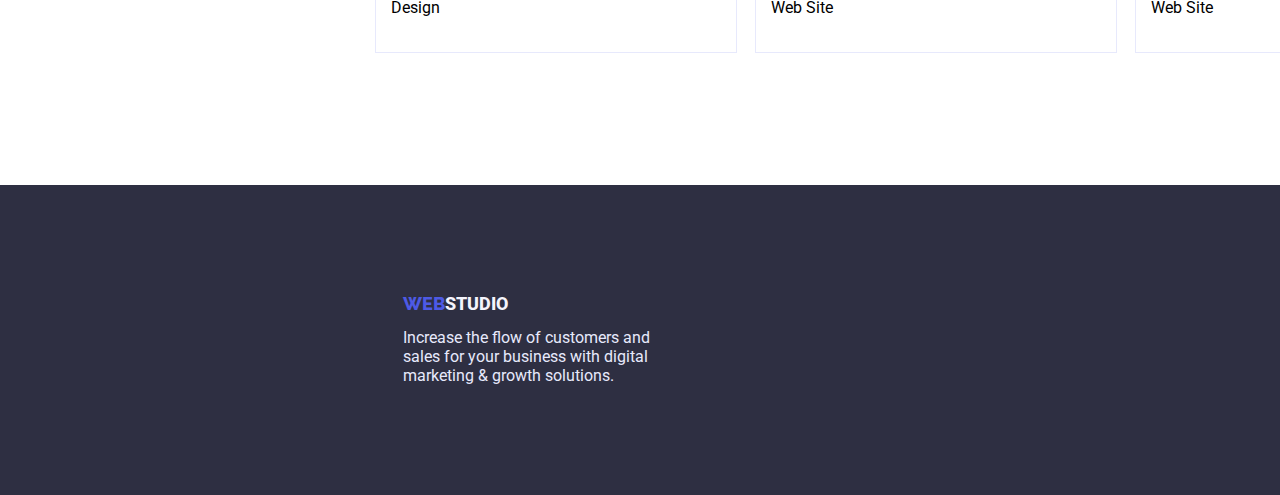
==== commit 3c4763e3: "Update portfolio.html" ====
--- a/portfolio.html
+++ b/portfolio.html
@@ -10,6 +10,7 @@
     <title>WebStudio</title>
     <link rel="stylesheet" href="style/style.css">
     <link rel="stylesheet" href="style/portfolio.css">
+    <link rel="stylesheet" href="node_modules/modern-normalize/modern-normalize.css">
 </head>
 
 <body>
@@ -98,4 +99,4 @@
             growth solutions.</p>
     </footer>
 </body>
-</html>+</html>
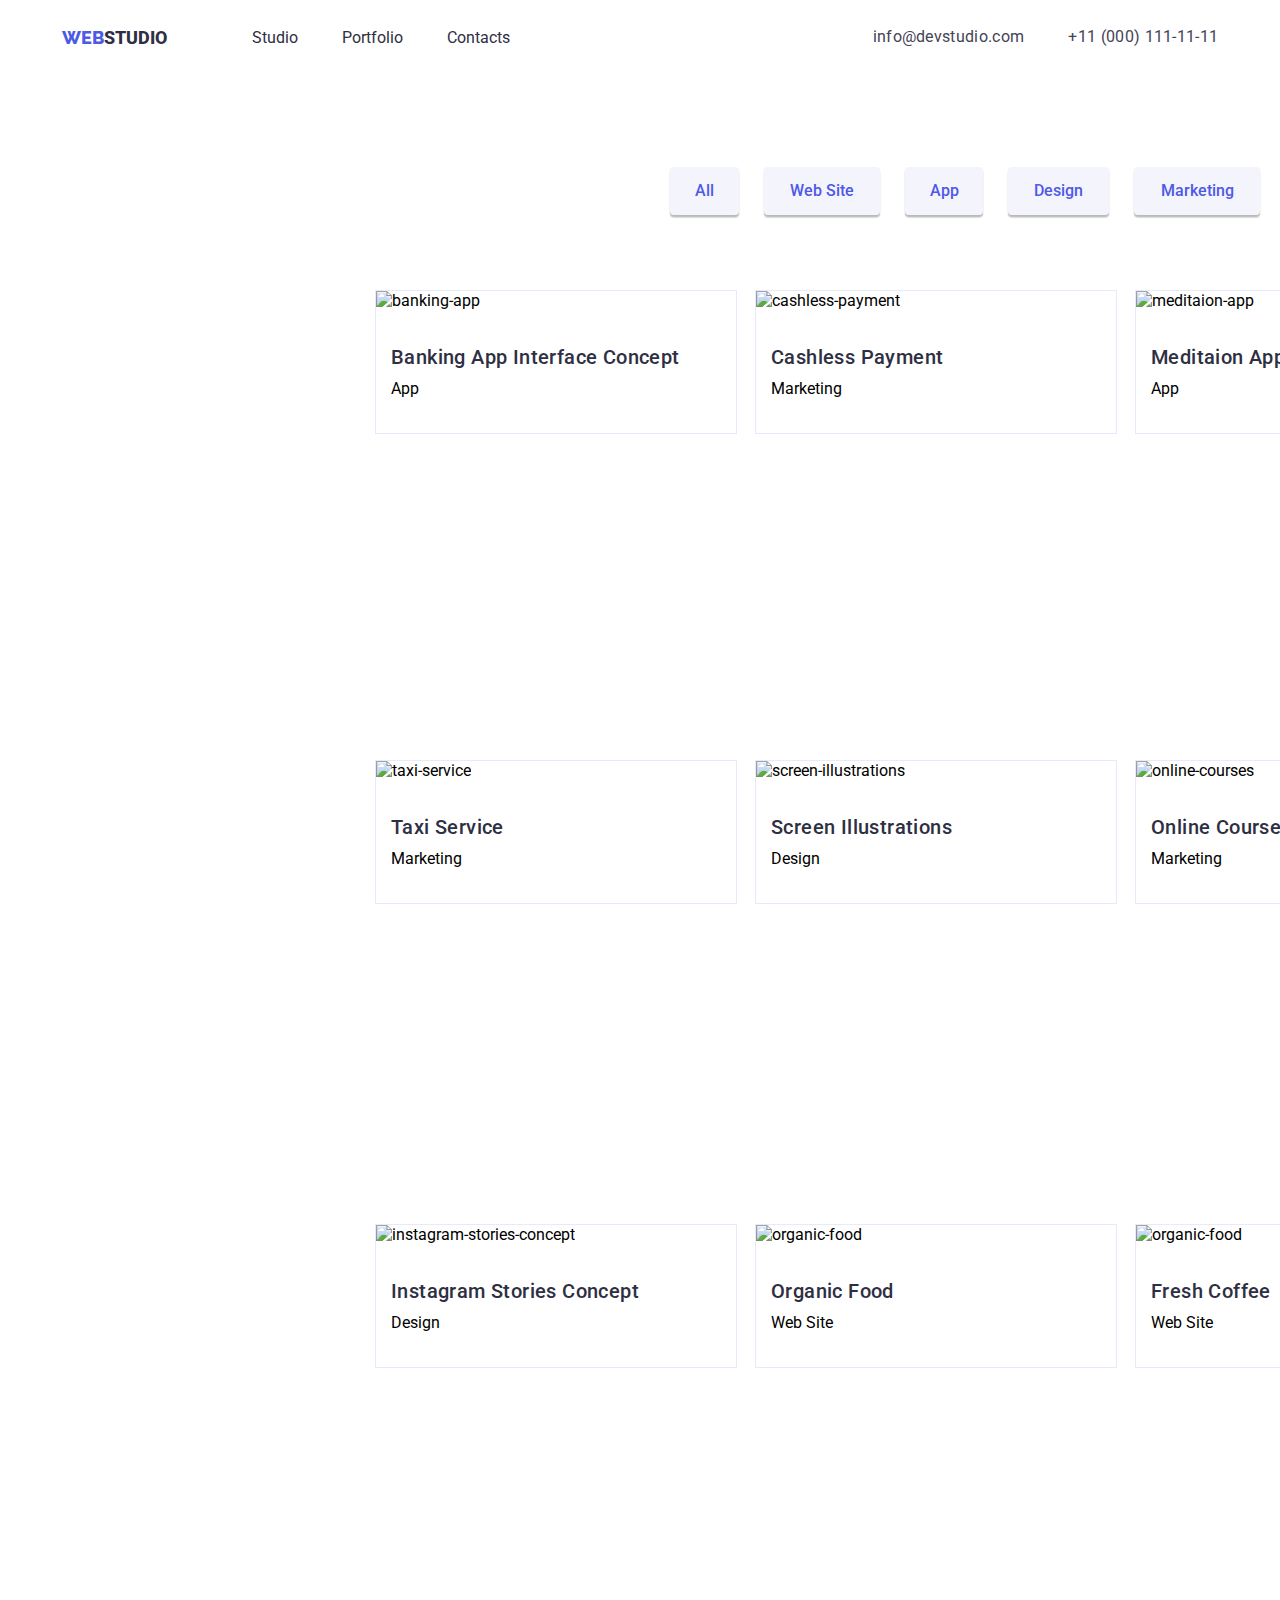
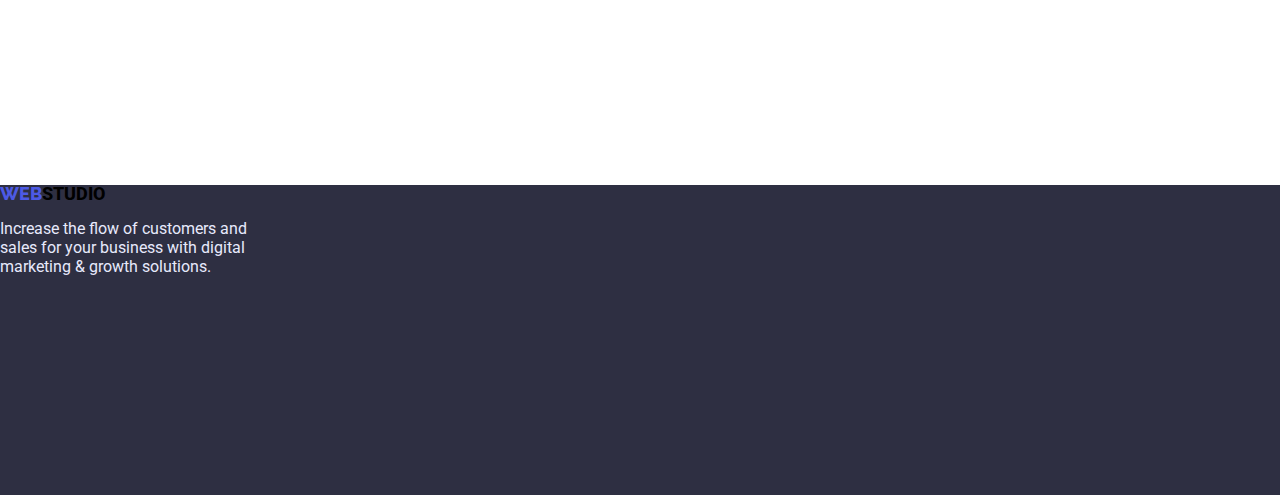
==== commit a00e8438: "Update portfolio.html" ====
--- a/portfolio.html
+++ b/portfolio.html
@@ -8,9 +8,8 @@
     <link href="https://fonts.googleapis.com/css2?family=Roboto:wght@400;500;700&display=swap" rel="stylesheet">
     <link href="https://fonts.googleapis.com/css2?family=Raleway:wght@800&display=swap" rel="stylesheet">
     <title>WebStudio</title>
-    <link rel="stylesheet" href="style/style.css">
     <link rel="stylesheet" href="style/portfolio.css">
-    <link rel="stylesheet" href="node_modules/modern-normalize/modern-normalize.css">
+    <link rel="stylesheet" href="node_modules/modern-normalize/modern-normalize.css" type="text/html">
 </head>
 
 <body>
@@ -34,56 +33,56 @@
     <main>
         <section class="webstudio-filter">
             <ul class="webstudio-filter-buttons">
-                <button class="webstudio-services-style-buttons-all" type="button">All</button>
-                <button class="webstudio-services-style-buttons-web-site" type="button">Web Site</button>
-                <button class="webstudio-services-style-buttons-app" type="button">App</button>
-                <button class="webstudio-services-style-buttons-design" type="button">Design</button>
-                <button class="webstudio-services-style-buttons-marketing" type="button">Marketing</button>
+                <li><button class="webstudio-services-style-buttons-all" type="button">All</button></li>
+                <li><button class="webstudio-services-style-buttons-web-site" type="button">Web Site</button></li>
+                <li><button class="webstudio-services-style-buttons-app" type="button">App</button></li>
+                <li><button class="webstudio-services-style-buttons-design" type="button">Design</button></li>
+                <li><button class="webstudio-services-style-buttons-marketing" type="button">Marketing</button></li>
             </ul>
 
             <ul class="webstudio-filter-services-cards">
                 <li class="webstudio-cards-banking-app-section">
-                    <img src="images/banking-app-edited.jpg" alt="banking-app" width="360">
+                    <img src="images/banking-app-edited-1.jpg" alt="banking-app" width="360">
                     <h2 class="webstudio-cards-banking-app-title">Banking App Interface Concept</h2>
                     <p class="webstudio-cards-banking-app-text">App</p>
                 </li>
                 <li class="webstudio-cards-cashless-payment-section">
-                    <img src="images/cashless-payment-edited.jpg" alt="cashless-payment" width="360">
+                    <img src="images/cashless-payment-edited-2.jpg" alt="cashless-payment" width="360">
                     <h2 class="webstudio-cards-cashless-payment-title">Cashless Payment</h2>
                     <p class="webstudio-cards-cashless-payment-text">Marketing</p>
                 </li>
                 <li class="webstudio-cards-meditaion-app-section">
-                    <img src="images/meditataion-app-edited.jpg" alt="meditaion-app" width="360">
+                    <img src="images/meditataion-app-edited-3.jpg" alt="meditaion-app" width="360">
                     <h2 class="webstudio-cards-meditaion-app-title">Meditaion App</h2>
                     <p class="webstudio-cards-meditaion-app-text">App</p>
                 </li>
                 <li class="webstudio-cards-taxi-service-section">
-                    <img src="images/taxi-service-edited.jpg" alt="taxi-service" width="360">
+                    <img src="images/taxi-service-edited-4.jpg" alt="taxi-service" width="360">
                     <h2 class="webstudio-cards-taxi-service-title">Taxi Service</h2>
                     <p class="webstudio-cards-taxi-service-text">Marketing</p>
                 </li>
                 <li class="webstudio-cards-screen-illustrations-section">
-                    <img src="images/screen-illustrations-edited.jpg" alt="screen-illustrations" width="360">
+                    <img src="images/screen-illustrations-edited-5.jpg" alt="screen-illustrations" width="360">
                     <h2 class="webstudio-cards-screen-illustrations-title">Screen Illustrations</h2>
                     <p class="webstudio-cards-screen-illustrations-text">Design</p>
                 </li>
                 <li class="webstudio-cards-online-courses-section">
-                    <img src="images/online-courses-edited.jpg" alt="online-courses" width="360">
+                    <img src="images/online-courses-edited-6.jpg" alt="online-courses" width="360">
                     <h2 class="webstudio-cards-online-courses-title">Online Courses</h2>
                     <p class="webstudio-cards-online-courses-text">Marketing</p>
                 </li>
                 <li class="webstudio-cards-instagram-stories-concept-section">
-                    <img src="images/instagram-stories-concept.jpg" alt="instagram-stories-concept" width="360">
+                    <img src="images/instagram-stories-concept-7.jpg" alt="instagram-stories-concept" width="360">
                     <h2 class="webstudio-cards-online-courses-title">Instagram Stories Concept</h2>
                     <p class="webstudio-cards-online-courses-text">Design</p>
                 </li>
                 <li class="webstudio-cards-organic-food-section">
-                    <img src="images/organic-food-edited.jpg" alt="organic-food" width="360">
+                    <img src="images/organic-food-edited-8.jpg" alt="organic-food" width="360">
                     <h2 class="webstudio-cards-online-courses-title">Organic Food</h2>
                     <p class="webstudio-cards-online-courses-text">Web Site</p>
                 </li>
                 <li class="webstudio-cards-fresh-coffee-section">
-                    <img src="images/fresh-coffee-edited.jpg" alt="organic-food" width="360">
+                    <img src="images/fresh-coffee-edited-9.jpg" alt="organic-food" width="360">
                     <h2 class="webstudio-cards-fresh-coffee-title">Fresh Coffee</h2>
                     <p class="webstudio-cards-fresh-coffee-text">Web Site</p>
                 </li>
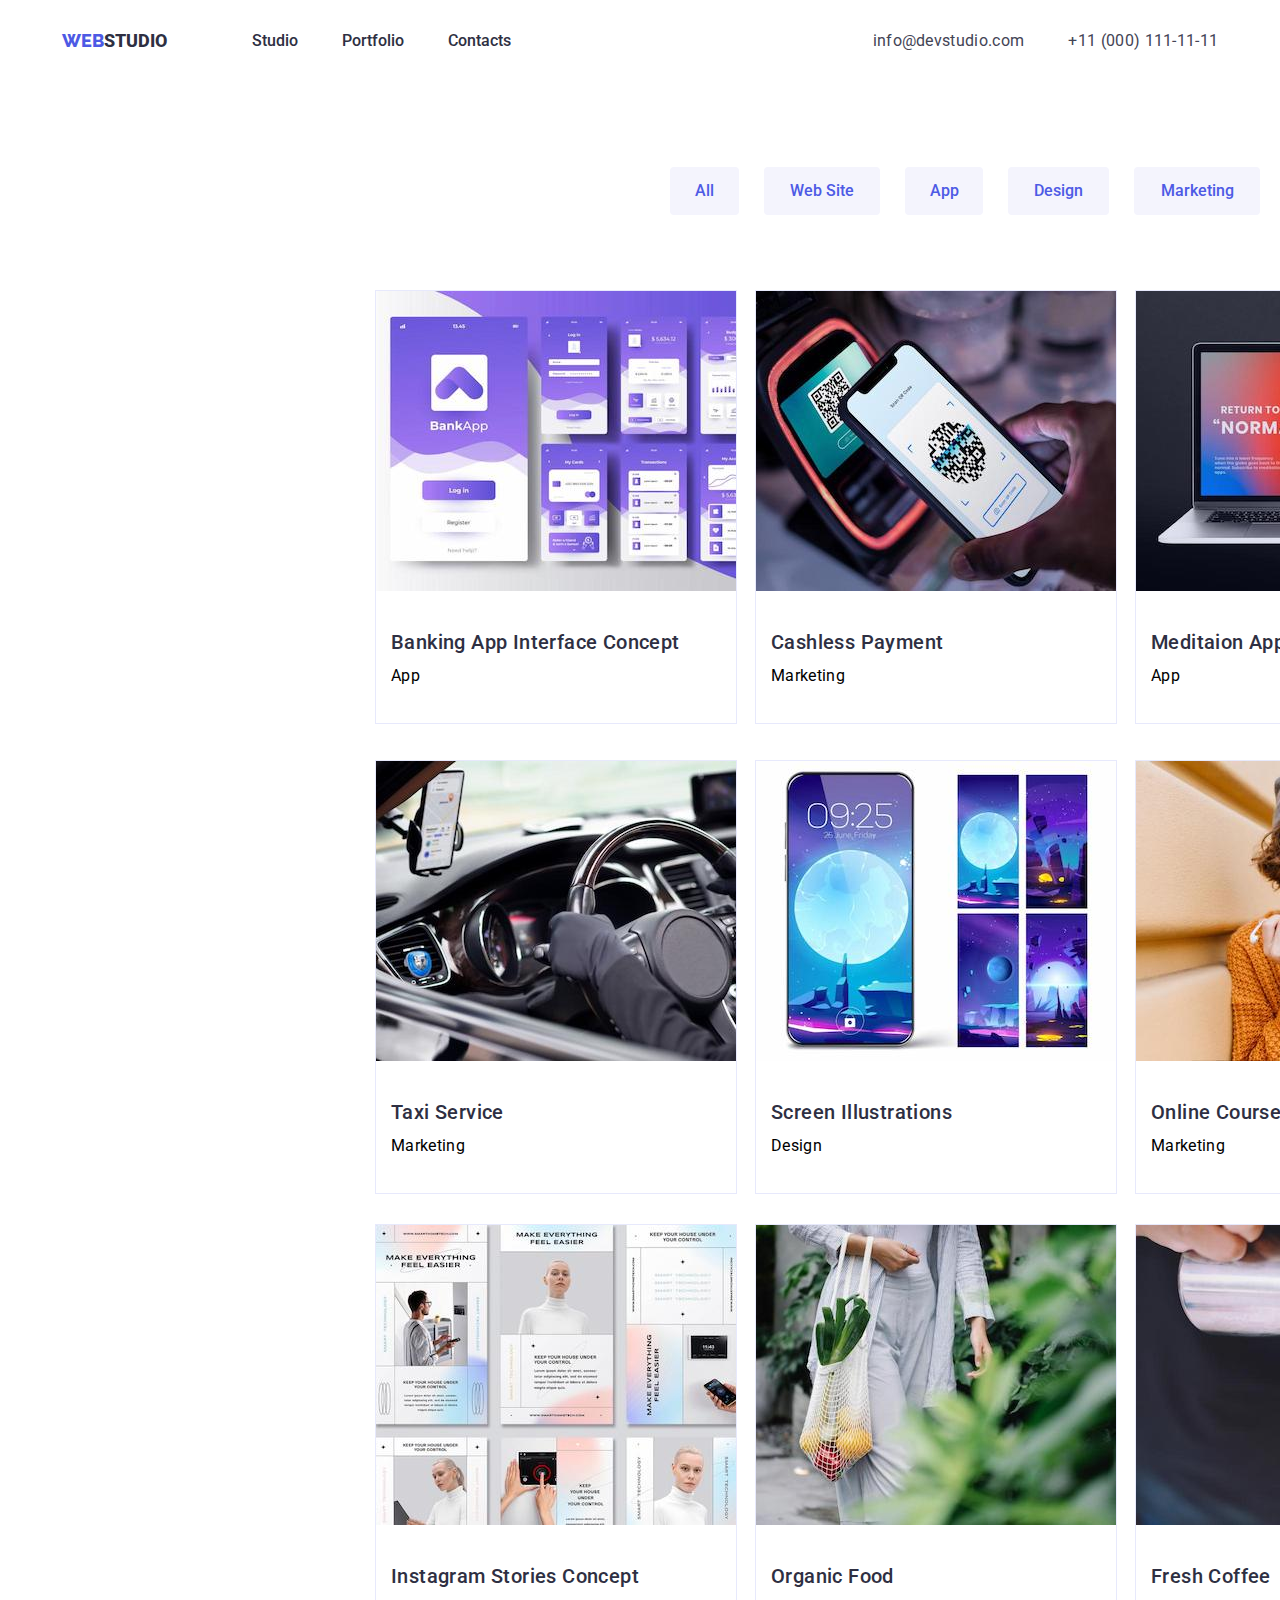
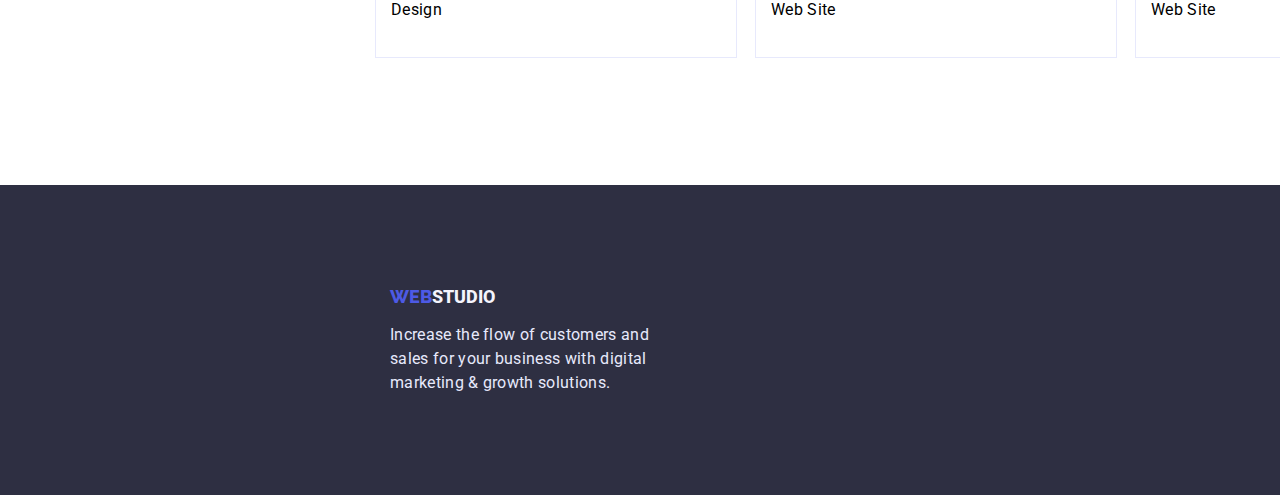
==== commit f698c287: "Add files via upload" ====
--- a/portfolio.html
+++ b/portfolio.html
@@ -98,4 +98,4 @@
             growth solutions.</p>
     </footer>
 </body>
-</html>
+</html>--- a/style/portfolio.css
+++ b/style/portfolio.css
@@ -8,12 +8,13 @@
 
 :root {
     --Primary-Brand: #4D5AE5;
+    --Pressed-state: #404BBF;
     --Dark: #2E2F42;
     --Text: #434455;
     --Light: #F4F4FD;
     --White: #FFFFFF;
     --Accent: #E7E9FC;
-    --Pressed-state: #404BBF;
+    --Cloud: #F4F4FD;
 }
 
 /*Header*/
@@ -38,7 +39,7 @@
     font-style: normal;
     font-weight: 800;
     font-size: 18px;
-    line-height: 1;
+    line-height: 1.33;
 }
 
 .webstudio-nav-link-color {
@@ -51,10 +52,18 @@
 }
 
 .webstudio-header-menu a {
+    font-style: normal;
+    font-weight: 500;
+    font-size: 16px;
+    line-height: 1.5;
     color: var(--Dark);
     position: relative;
     left: 75px;
-    top: 9px;
+    top: 5px;
+}
+
+.webstudio-header-menu a:hover {
+    cursor: pointer;
 }
 
 .webstudio-header-menu li {
@@ -64,17 +73,17 @@
 
 .webstudio-header-contant {
     font-size: 16px;
-    padding-top: 20px;
     margin-left: 335px;
     display: inline-block;
-    padding-top: 25px;
+    padding-top: 29px;
 }
 
 .webstudio-header-contant a {
     color: var(--Text);
-    font-size: 16px;
-    font-style: normal;
-    line-height: 24px;
+    font-style: normal;
+    font-weight: 400;
+    font-size: 16px;
+    line-height: 1.5;
     letter-spacing: 0.02em;
     position: relative;
 }
@@ -105,9 +114,6 @@
     outline: none;
     background: var(--Light);
     color: var(--Primary-Brand);
-    box-shadow: 0px 3px 1px rgba(0, 0, 0, 0.1),
-        0px 2px 1px rgba(0, 0, 0, 0.08),
-        0px 2px 2px rgba(0, 0, 0, 0.12);
     border-radius: 4px;
     font-weight: 500;
     font-size: 16px;
@@ -119,6 +125,9 @@
     background: var(--Pressed-state);
     color: var(--White);
     cursor: pointer;
+    box-shadow: 0px 3px 1px rgba(0, 0, 0, 0.1),
+            0px 2px 1px rgba(0, 0, 0, 0.08),
+            0px 2px 2px rgba(0, 0, 0, 0.12);
 }
 
 .webstudio-services-style-buttons-web-site {
@@ -128,9 +137,6 @@
     outline: none;
     background: var(--Light);
     color: var(--Primary-Brand);
-    box-shadow: 0px 3px 1px rgba(0, 0, 0, 0.1),
-        0px 2px 1px rgba(0, 0, 0, 0.08),
-        0px 2px 2px rgba(0, 0, 0, 0.12);
     border-radius: 4px;
     font-weight: 500;
     font-size: 16px;
@@ -143,6 +149,9 @@
     background: var(--Pressed-state);
     color: var(--White);
     cursor: pointer;
+    box-shadow: 0px 3px 1px rgba(0, 0, 0, 0.1),
+            0px 2px 1px rgba(0, 0, 0, 0.08),
+            0px 2px 2px rgba(0, 0, 0, 0.12);
 }
 
 .webstudio-services-style-buttons-app {
@@ -152,9 +161,6 @@
     outline: none;
     background: var(--Light);
     color: var(--Primary-Brand);
-    box-shadow: 0px 3px 1px rgba(0, 0, 0, 0.1),
-        0px 2px 1px rgba(0, 0, 0, 0.08),
-        0px 2px 2px rgba(0, 0, 0, 0.12);
     border-radius: 4px;
     font-weight: 500;
     font-size: 16px;
@@ -167,6 +173,9 @@
     background: var(--Pressed-state);
     color: var(--White);
     cursor: pointer;
+    box-shadow: 0px 3px 1px rgba(0, 0, 0, 0.1),
+            0px 2px 1px rgba(0, 0, 0, 0.08),
+            0px 2px 2px rgba(0, 0, 0, 0.12);
 }
 
 .webstudio-services-style-buttons-design {
@@ -176,9 +185,6 @@
     outline: none;
     background: var(--Light);
     color: var(--Primary-Brand);
-    box-shadow: 0px 3px 1px rgba(0, 0, 0, 0.1),
-        0px 2px 1px rgba(0, 0, 0, 0.08),
-        0px 2px 2px rgba(0, 0, 0, 0.12);
     border-radius: 4px;
     font-weight: 500;
     font-size: 16px;
@@ -191,6 +197,9 @@
     background: var(--Pressed-state);
     color: var(--White);
     cursor: pointer;
+    box-shadow: 0px 3px 1px rgba(0, 0, 0, 0.1),
+            0px 2px 1px rgba(0, 0, 0, 0.08),
+            0px 2px 2px rgba(0, 0, 0, 0.12);
 }
 
 .webstudio-services-style-buttons-marketing {
@@ -200,9 +209,6 @@
     outline: none;
     background: var(--Light);
     color: var(--Primary-Brand);
-    box-shadow: 0px 3px 1px rgba(0, 0, 0, 0.1),
-        0px 2px 1px rgba(0, 0, 0, 0.08),
-        0px 2px 2px rgba(0, 0, 0, 0.12);
     border-radius: 4px;
     font-weight: 500;
     font-size: 16px;
@@ -215,6 +221,9 @@
     background: var(--Pressed-state);
     color: var(--White);
     cursor: pointer;
+    box-shadow: 0px 3px 1px rgba(0, 0, 0, 0.1),
+            0px 2px 1px rgba(0, 0, 0, 0.08),
+            0px 2px 2px rgba(0, 0, 0, 0.12);
 }
 
 /*filter-services*/
@@ -247,6 +256,10 @@
 
 .webstudio-cards-banking-app-text {
     padding: 10px 0px 35px 15px;
+    font-style: normal;
+    font-size: 16px;
+    line-height: 1.5;
+    letter-spacing: 0.02em;
 }
 
 /*Cashless Payment*/
@@ -272,6 +285,10 @@
 
 .webstudio-cards-cashless-payment-text {
     padding: 10px 0px 35px 15px;
+    font-style: normal;
+    font-size: 16px;
+    line-height: 1.5;
+    letter-spacing: 0.02em;
 }
 
 /*Meditaion App*/
@@ -297,6 +314,10 @@
 
 .webstudio-cards-meditaion-app-text {
     padding: 10px 0px 35px 15px;
+    font-style: normal;
+    font-size: 16px;
+    line-height: 1.5;
+    letter-spacing: 0.02em;
 }
 
 /*Taxi Service*/
@@ -323,6 +344,10 @@
 
 .webstudio-cards-taxi-service-text {
     padding: 10px 0px 35px 15px;
+    font-style: normal;
+    font-size: 16px;
+    line-height: 1.5;
+    letter-spacing: 0.02em;
 }
 
 /*Screen Illustrations*/
@@ -349,6 +374,10 @@
 
 .webstudio-cards-screen-illustrations-text {
     padding: 10px 0px 35px 15px;
+    font-style: normal;
+    font-size: 16px;
+    line-height: 1.5;
+    letter-spacing: 0.02em;
 }
 
 /*Online Courses*/
@@ -375,6 +404,10 @@
 
 .webstudio-cards-online-courses-text {
     padding: 10px 0px 35px 15px;
+    font-style: normal;
+    font-size: 16px;
+    line-height: 1.5;
+    letter-spacing: 0.02em;
 }
 
 /*Instagram Stories Concept*/
@@ -401,6 +434,10 @@
 
 .webstudio-cards-instagram-stories-concept-text {
     padding: 10px 0px 35px 15px;
+    font-style: normal;
+    font-size: 16px;
+    line-height: 1.5;
+    letter-spacing: 0.02em;
 }
 
 /*Organic Food*/
@@ -427,6 +464,10 @@
 
 .webstudio-cards-organic-food-text {
     padding: 10px 0px 35px 15px;
+    font-style: normal;
+    font-size: 16px;
+    line-height: 1.5;
+    letter-spacing: 0.02em;
 }
 
 /*Fresh Coffee*/
@@ -453,11 +494,19 @@
 
 .webstudio-cards-fresh-coffee-text {
     padding: 10px 0px 35px 15px;
+    font-style: normal;
+    font-size: 16px;
+    line-height: 1.5;
+    letter-spacing: 0.02em;
 }
 
 /*Footer*/
 
 .webstudio-footer {
+    display: flex;
+    flex-direction: column;
+    justify-content: center;
+    padding-left: 390px;
     height: 310px;
     background: var(--Dark);
     position: relative;
@@ -469,7 +518,7 @@
     font-style: normal;
     font-weight: 800;
     font-size: 18px;
-    line-height: 1;
+    line-height: 1.33;
 }
 
 .webstudio-footer-link-color {
@@ -486,7 +535,8 @@
     font-style: normal;
     font-weight: 400;
     font-size: 16px;
-    line-height: 1.2;
+    line-height: 1.5;
     color: var(--Accent);
     padding-top: 15px;
+    letter-spacing: 0.02em;
 }